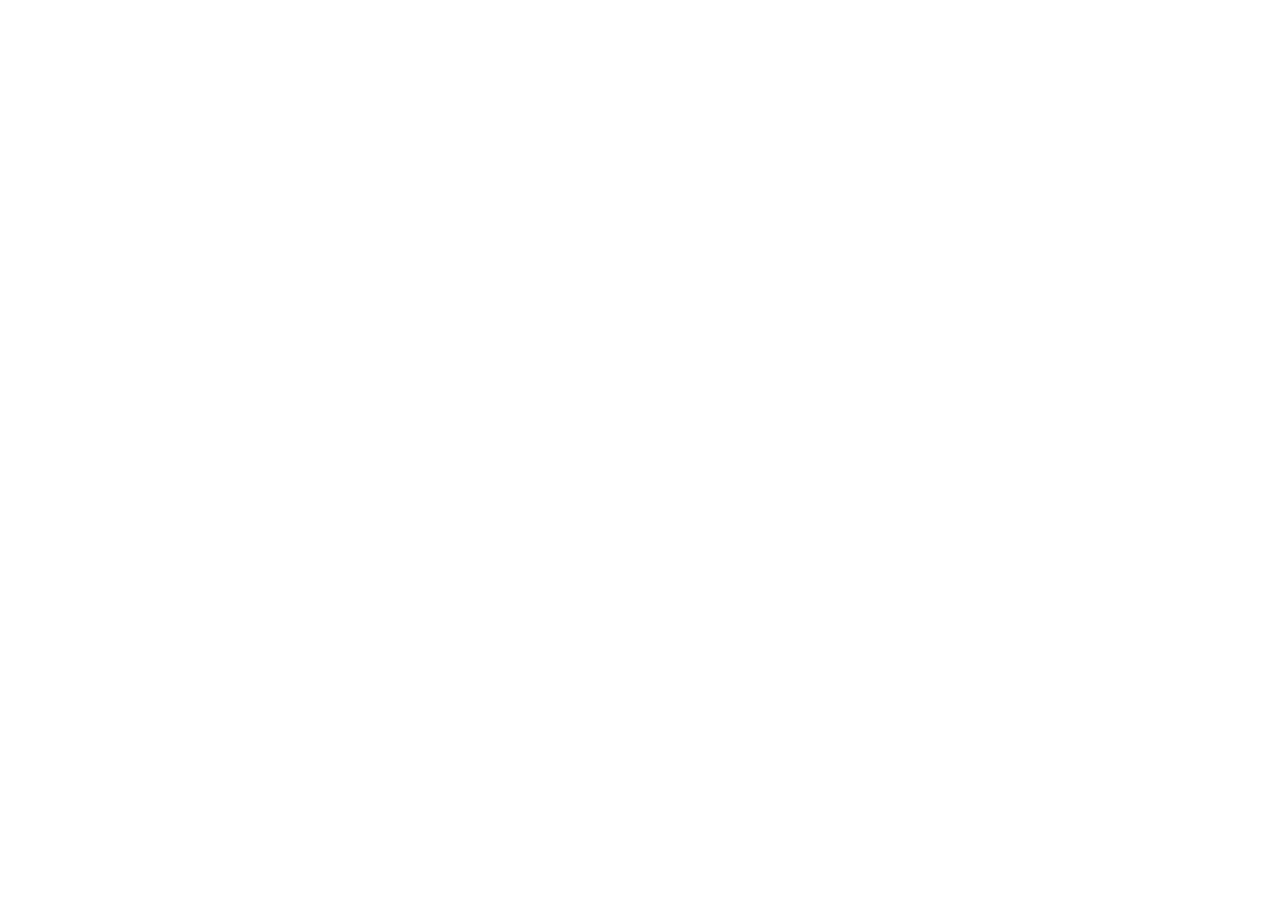
==== index.html @ f5bb4daa "Init: création du dépôt, arborescence des fichiers et structure HTML de base" ====
<!DOCTYPE html>
<html lang="en">
<head>
    <meta charset="UTF-8">
    <meta name="viewport" content="width=device-width, initial-scale=1.0">
    <link href="https://cdn.jsdelivr.net/npm/bootstrap@5.3.8/dist/css/bootstrap.min.css" rel="stylesheet" integrity="sha384-sRIl4kxILFvY47J16cr9ZwB07vP4J8+LH7qKQnuqkuIAvNWLzeN8tE5YBujZqJLB" crossorigin="anonymous">
    <script src="https://cdn.jsdelivr.net/npm/bootstrap@5.3.8/dist/js/bootstrap.bundle.min.js" integrity="sha384-FKyoEForCGlyvwx9Hj09JcYn3nv7wiPVlz7YYwJrWVcXK/BmnVDxM+D2scQbITxI" crossorigin="anonymous"></script>
    <title>Document</title>
</head>
<body>
    
</body>
</html>
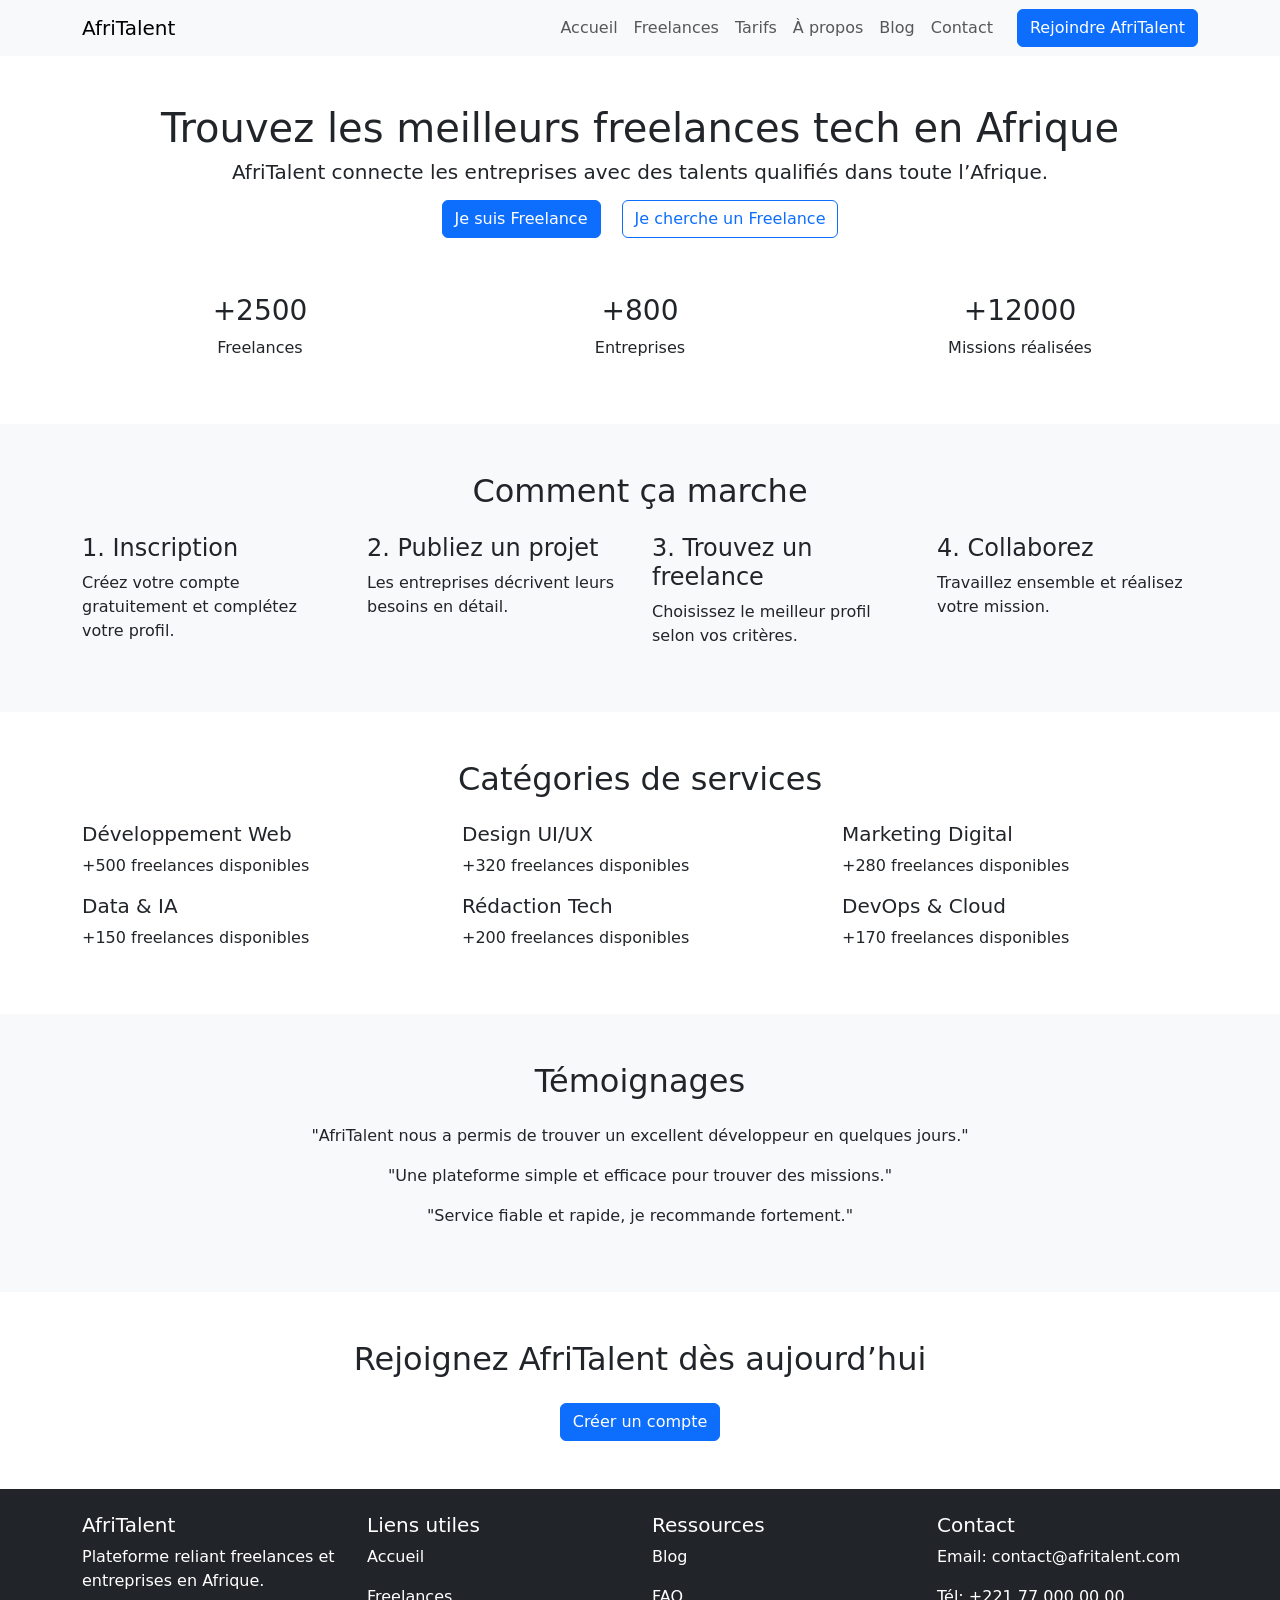
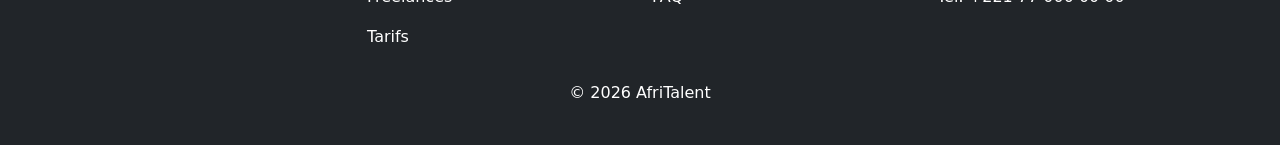
==== commit 226819fe: "HTML:Structure complète des 5 pages avec sections et contenu texte" ====
--- a/index.html
+++ b/index.html
@@ -1,13 +1,398 @@
 <!DOCTYPE html>
-<html lang="en">
+<html lang="fr">
+
 <head>
-    <meta charset="UTF-8">
-    <meta name="viewport" content="width=device-width, initial-scale=1.0">
-    <link href="https://cdn.jsdelivr.net/npm/bootstrap@5.3.8/dist/css/bootstrap.min.css" rel="stylesheet" integrity="sha384-sRIl4kxILFvY47J16cr9ZwB07vP4J8+LH7qKQnuqkuIAvNWLzeN8tE5YBujZqJLB" crossorigin="anonymous">
-    <script src="https://cdn.jsdelivr.net/npm/bootstrap@5.3.8/dist/js/bootstrap.bundle.min.js" integrity="sha384-FKyoEForCGlyvwx9Hj09JcYn3nv7wiPVlz7YYwJrWVcXK/BmnVDxM+D2scQbITxI" crossorigin="anonymous"></script>
-    <title>Document</title>
+
+<meta charset="UTF-8">
+<meta name="viewport" content="width=device-width, initial-scale=1.0">
+
+<title>AfriTalent - Accueil</title>
+
+<!-- Bootstrap CSS -->
+<link href="https://cdn.jsdelivr.net/npm/bootstrap@5.3.3/dist/css/bootstrap.min.css" rel="stylesheet">
+
+<!-- CSS -->
+<link rel="stylesheet" href="css/style.css">
+
 </head>
+
 <body>
-    
+
+<!-- ================= HEADER ================= -->
+
+<header>
+
+<nav class="navbar navbar-expand-lg bg-light sticky-top">
+
+<div class="container">
+
+<a class="navbar-brand" href="index.html">
+AfriTalent
+</a>
+
+<button class="navbar-toggler"
+type="button"
+data-bs-toggle="collapse"
+data-bs-target="#navbarNav">
+
+<span class="navbar-toggler-icon"></span>
+
+</button>
+
+<div class="collapse navbar-collapse"
+id="navbarNav">
+
+<ul class="navbar-nav ms-auto">
+
+<li class="nav-item">
+<a class="nav-link"
+href="index.html">
+Accueil
+</a>
+</li>
+
+<li class="nav-item">
+<a class="nav-link"
+href="freelances.html">
+Freelances
+</a>
+</li>
+
+<li class="nav-item">
+<a class="nav-link"
+href="tarifs.html">
+Tarifs
+</a>
+</li>
+
+<li class="nav-item">
+<a class="nav-link"
+href="about.html">
+À propos
+</a>
+</li>
+
+<li class="nav-item">
+<a class="nav-link"
+href="#">
+Blog
+</a>
+</li>
+
+<li class="nav-item">
+<a class="nav-link"
+href="contact.html">
+Contact
+</a>
+</li>
+
+</ul>
+
+<a class="btn btn-primary ms-3">
+Rejoindre AfriTalent
+</a>
+
+</div>
+
+</div>
+
+</nav>
+
+</header>
+
+<!-- ================= MAIN ================= -->
+
+<main>
+
+<!-- HERO -->
+
+<section id="hero"
+class="py-5 text-center">
+
+<div class="container">
+
+<h1>
+Trouvez les meilleurs freelances tech en Afrique
+</h1>
+
+<h2 class="lead">
+AfriTalent connecte les entreprises
+avec des talents qualifiés dans toute l’Afrique.
+</h2>
+
+<a class="btn btn-primary m-2">
+Je suis Freelance
+</a>
+
+<a class="btn btn-outline-primary m-2">
+Je cherche un Freelance
+</a>
+
+<div class="row mt-5">
+
+<div class="col-md-4">
+
+<h3>+2500</h3>
+<p>Freelances</p>
+
+</div>
+
+<div class="col-md-4">
+
+<h3>+800</h3>
+<p>Entreprises</p>
+
+</div>
+
+<div class="col-md-4">
+
+<h3>+12000</h3>
+<p>Missions réalisées</p>
+
+</div>
+
+</div>
+
+</div>
+
+</section>
+
+<!-- COMMENT ÇA MARCHE -->
+
+<section id="how-it-works"
+class="py-5 bg-light">
+
+<div class="container">
+
+<h2 class="text-center mb-4">
+Comment ça marche
+</h2>
+
+<div class="row">
+
+<div class="col-md-3">
+
+<h4>1. Inscription</h4>
+
+<p>
+Créez votre compte gratuitement
+et complétez votre profil.
+</p>
+
+</div>
+
+<div class="col-md-3">
+
+<h4>2. Publiez un projet</h4>
+
+<p>
+Les entreprises décrivent
+leurs besoins en détail.
+</p>
+
+</div>
+
+<div class="col-md-3">
+
+<h4>3. Trouvez un freelance</h4>
+
+<p>
+Choisissez le meilleur profil
+selon vos critères.
+</p>
+
+</div>
+
+<div class="col-md-3">
+
+<h4>4. Collaborez</h4>
+
+<p>
+Travaillez ensemble
+et réalisez votre mission.
+</p>
+
+</div>
+
+</div>
+
+</div>
+
+</section>
+
+<!-- CATÉGORIES -->
+
+<section id="categories"
+class="py-5">
+
+<div class="container">
+
+<h2 class="text-center mb-4">
+Catégories de services
+</h2>
+
+<div class="row">
+
+<div class="col-md-4">
+
+<h5>Développement Web</h5>
+<p>+500 freelances disponibles</p>
+
+</div>
+
+<div class="col-md-4">
+
+<h5>Design UI/UX</h5>
+<p>+320 freelances disponibles</p>
+
+</div>
+
+<div class="col-md-4">
+
+<h5>Marketing Digital</h5>
+<p>+280 freelances disponibles</p>
+
+</div>
+
+<div class="col-md-4">
+
+<h5>Data & IA</h5>
+<p>+150 freelances disponibles</p>
+
+</div>
+
+<div class="col-md-4">
+
+<h5>Rédaction Tech</h5>
+<p>+200 freelances disponibles</p>
+
+</div>
+
+<div class="col-md-4">
+
+<h5>DevOps & Cloud</h5>
+<p>+170 freelances disponibles</p>
+
+</div>
+
+</div>
+
+</div>
+
+</section>
+
+<!-- TÉMOIGNAGES -->
+
+<section id="testimonials"
+class="py-5 bg-light">
+
+<div class="container">
+
+<h2 class="text-center mb-4">
+Témoignages
+</h2>
+
+<p class="text-center">
+"AfriTalent nous a permis de trouver
+un excellent développeur en quelques jours."
+</p>
+
+<p class="text-center">
+"Une plateforme simple et efficace
+pour trouver des missions."
+</p>
+
+<p class="text-center">
+"Service fiable et rapide,
+je recommande fortement."
+</p>
+
+</div>
+
+</section>
+
+<!-- CTA -->
+
+<section id="cta"
+class="py-5 text-center">
+
+<div class="container">
+
+<h2>
+Rejoignez AfriTalent dès aujourd’hui
+</h2>
+
+<a class="btn btn-primary mt-3">
+Créer un compte
+</a>
+
+</div>
+
+</section>
+
+</main>
+
+<!-- ================= FOOTER ================= -->
+
+<footer class="bg-dark text-white py-4">
+
+<div class="container">
+
+<div class="row">
+
+<div class="col-md-3">
+
+<h5>AfriTalent</h5>
+
+<p>
+Plateforme reliant freelances
+et entreprises en Afrique.
+</p>
+
+</div>
+
+<div class="col-md-3">
+
+<h5>Liens utiles</h5>
+
+<p>Accueil</p>
+<p>Freelances</p>
+<p>Tarifs</p>
+
+</div>
+
+<div class="col-md-3">
+
+<h5>Ressources</h5>
+
+<p>Blog</p>
+<p>FAQ</p>
+
+</div>
+
+<div class="col-md-3">
+
+<h5>Contact</h5>
+
+<p>Email: contact@afritalent.com</p>
+<p>Tél: +221 77 000 00 00</p>
+
+</div>
+
+</div>
+
+<p class="text-center mt-3">
+© 2026 AfriTalent
+</p>
+
+</div>
+
+</footer>
+
+<!-- Bootstrap JS -->
+
+<script src="https://cdn.jsdelivr.net/npm/bootstrap@5.3.3/dist/js/bootstrap.bundle.min.js"></script>
+
 </body>
+
 </html>
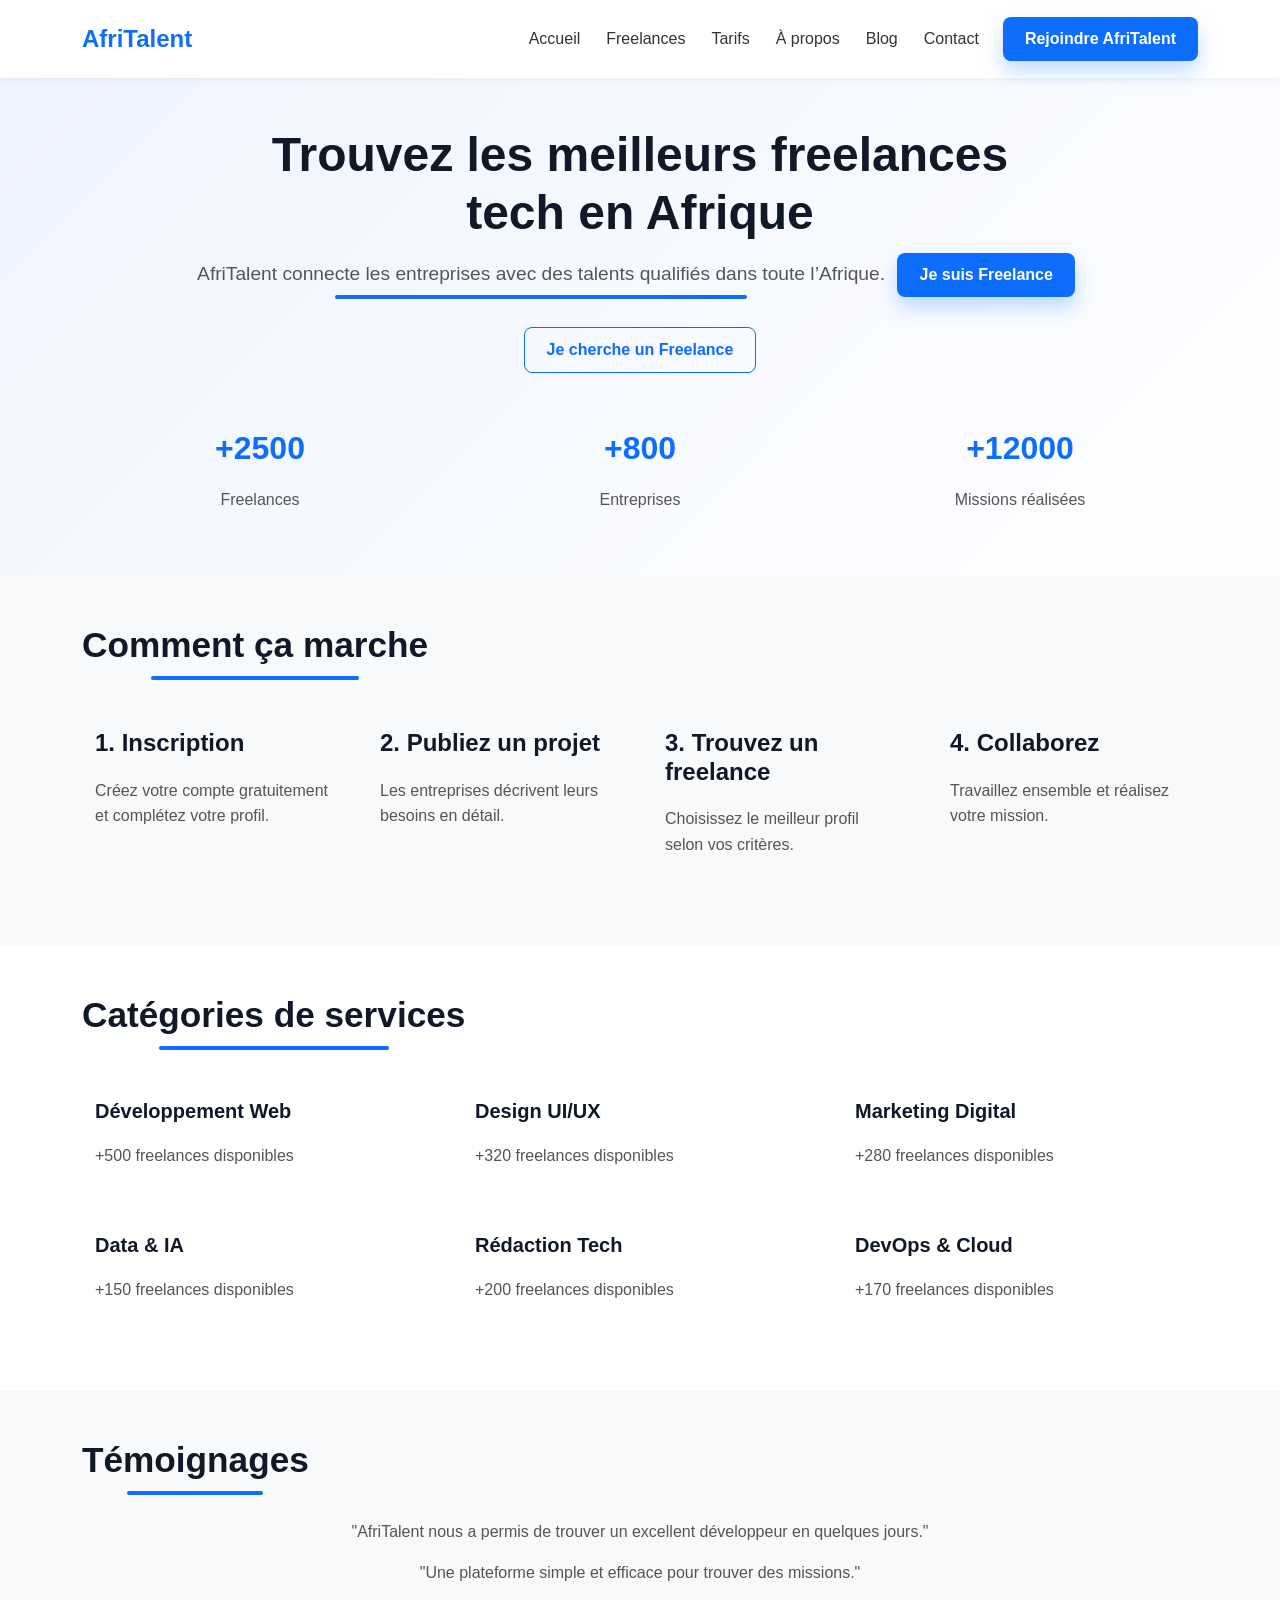
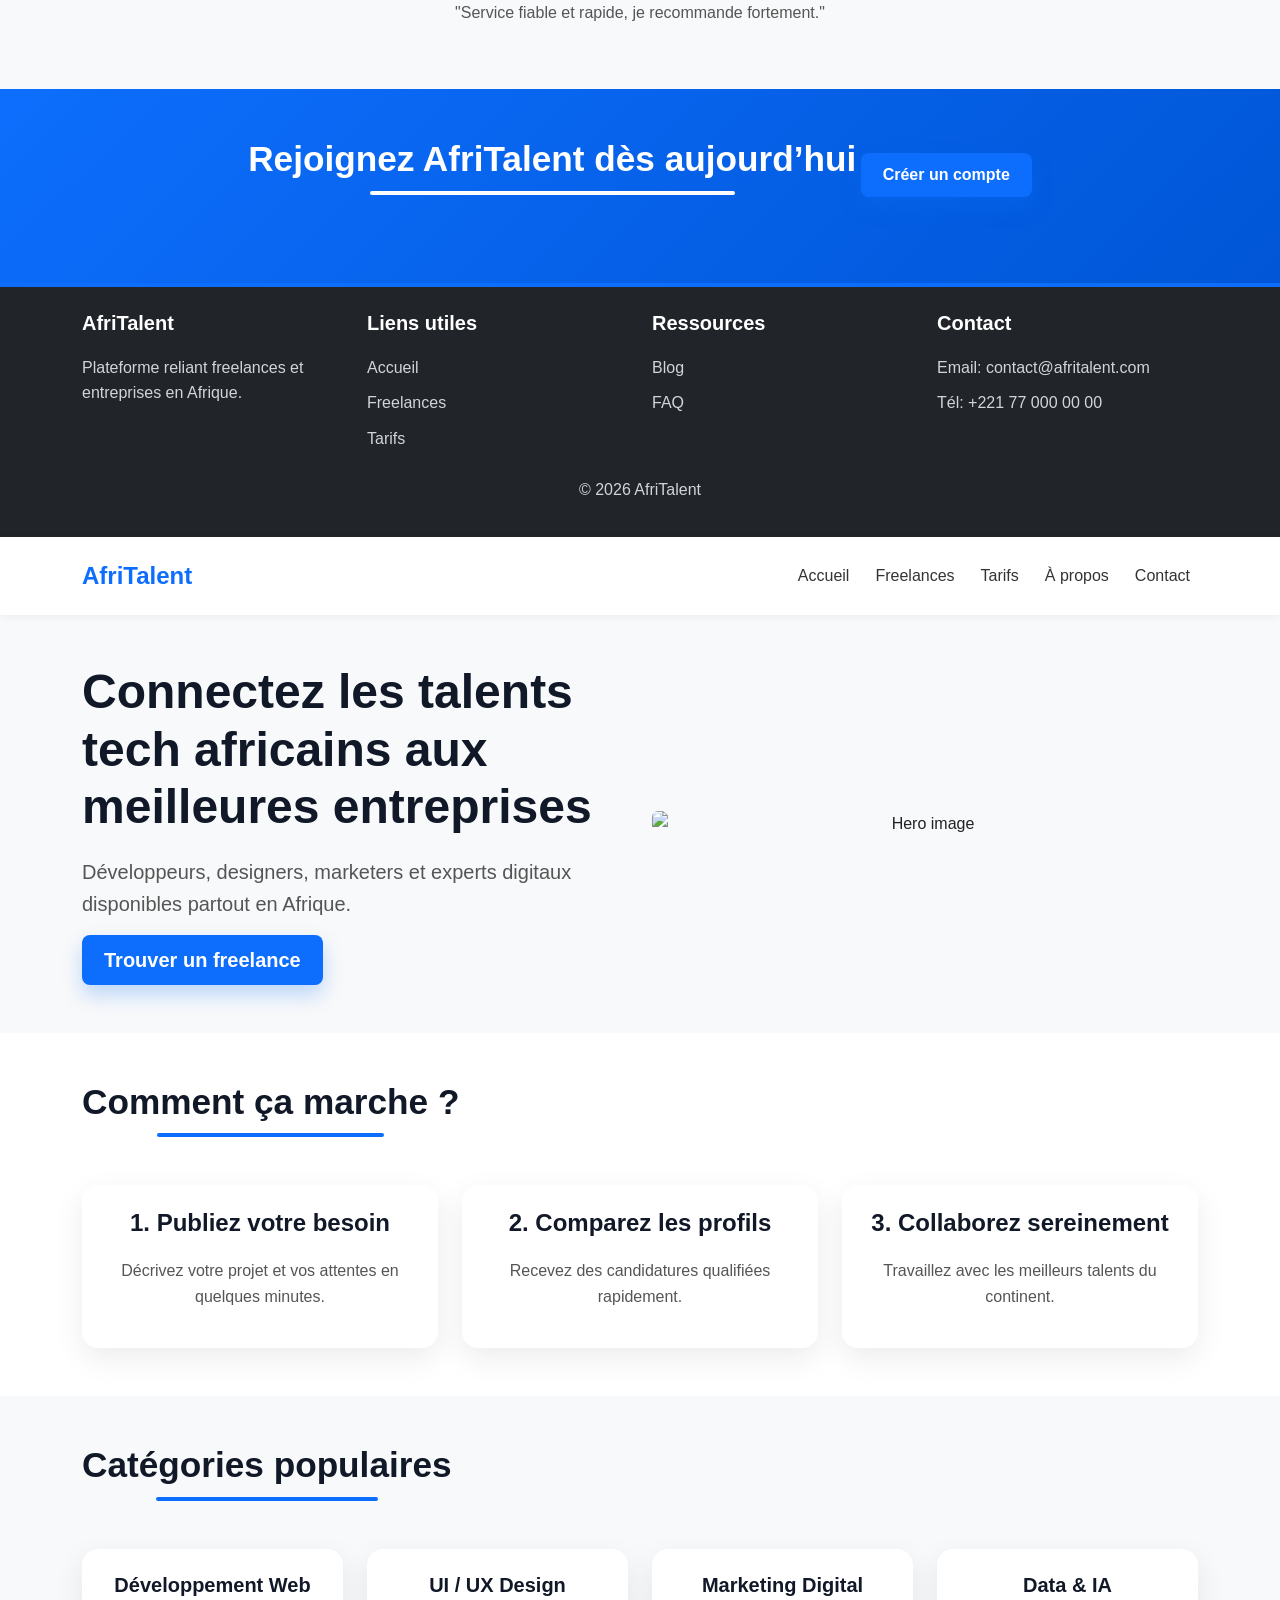
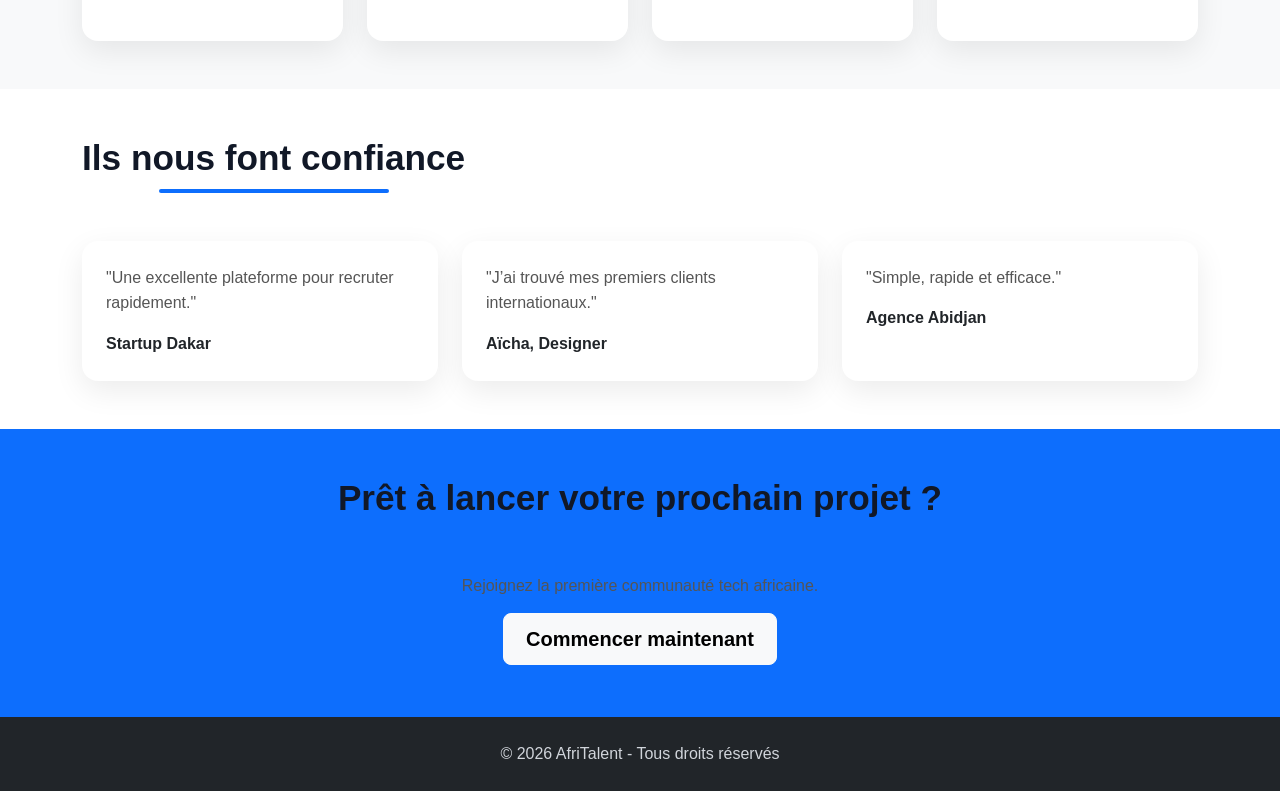
==== commit a99865be: "html : structre compléte des 5 pages avec sections et contenue texte" ====
--- a/index.html
+++ b/index.html
@@ -395,4 +395,171 @@
 
 </body>
 
+</html><!DOCTYPE html>
+<html lang="fr">
+<head>
+  <meta charset="UTF-8">
+  <meta name="viewport" content="width=device-width, initial-scale=1.0">
+  <title>AfriTalent - Accueil</title>
+
+  <!-- Bootstrap -->
+  <link rel="stylesheet" href="https://cdn.jsdelivr.net/npm/bootstrap@5.3.2/dist/css/bootstrap.min.css">
+
+  <!-- CSS -->
+  <link rel="stylesheet" href="css/style.css">
+</head>
+<body>
+
+<!-- Navbar -->
+<nav class="navbar navbar-expand-lg navbar-dark bg-dark">
+  <div class="container">
+    <a class="navbar-brand fw-bold" href="index.html">AfriTalent</a>
+
+    <button class="navbar-toggler" type="button" data-bs-toggle="collapse" data-bs-target="#menu">
+      <span class="navbar-toggler-icon"></span>
+    </button>
+
+    <div class="collapse navbar-collapse" id="menu">
+      <ul class="navbar-nav ms-auto">
+        <li class="nav-item"><a class="nav-link active" href="index.html">Accueil</a></li>
+        <li class="nav-item"><a class="nav-link" href="freelances.html">Freelances</a></li>
+        <li class="nav-item"><a class="nav-link" href="tarifs.html">Tarifs</a></li>
+        <li class="nav-item"><a class="nav-link" href="about.html">À propos</a></li>
+        <li class="nav-item"><a class="nav-link" href="contact.html">Contact</a></li>
+      </ul>
+    </div>
+  </div>
+</nav>
+
+<!-- Hero -->
+<header class="py-5 bg-light">
+  <div class="container">
+    <div class="row align-items-center">
+      <div class="col-md-6">
+        <h1 class="display-5 fw-bold">Connectez les talents tech africains aux meilleures entreprises</h1>
+        <p class="lead">
+          Développeurs, designers, marketers et experts digitaux disponibles partout en Afrique.
+        </p>
+        <a href="freelances.html" class="btn btn-primary btn-lg">Trouver un freelance</a>
+      </div>
+      <div class="col-md-6 text-center">
+        <img src="https://via.placeholder.com/500x350" class="img-fluid rounded" alt="Hero image">
+      </div>
+    </div>
+  </div>
+</header>
+
+<!-- Comment ça marche -->
+<section class="py-5">
+  <div class="container">
+    <h2 class="text-center mb-5">Comment ça marche ?</h2>
+
+    <div class="row g-4 text-center">
+      <div class="col-md-4">
+        <div class="card p-4 h-100">
+          <h4>1. Publiez votre besoin</h4>
+          <p>Décrivez votre projet et vos attentes en quelques minutes.</p>
+        </div>
+      </div>
+
+      <div class="col-md-4">
+        <div class="card p-4 h-100">
+          <h4>2. Comparez les profils</h4>
+          <p>Recevez des candidatures qualifiées rapidement.</p>
+        </div>
+      </div>
+
+      <div class="col-md-4">
+        <div class="card p-4 h-100">
+          <h4>3. Collaborez sereinement</h4>
+          <p>Travaillez avec les meilleurs talents du continent.</p>
+        </div>
+      </div>
+    </div>
+  </div>
+</section>
+
+<!-- Catégories -->
+<section class="py-5 bg-light">
+  <div class="container">
+    <h2 class="text-center mb-5">Catégories populaires</h2>
+
+    <div class="row g-4">
+      <div class="col-md-3">
+        <div class="card text-center p-4">
+          <h5>Développement Web</h5>
+        </div>
+      </div>
+
+      <div class="col-md-3">
+        <div class="card text-center p-4">
+          <h5>UI / UX Design</h5>
+        </div>
+      </div>
+
+      <div class="col-md-3">
+        <div class="card text-center p-4">
+          <h5>Marketing Digital</h5>
+        </div>
+      </div>
+
+      <div class="col-md-3">
+        <div class="card text-center p-4">
+          <h5>Data & IA</h5>
+        </div>
+      </div>
+    </div>
+  </div>
+</section>
+
+<!-- Témoignages -->
+<section class="py-5">
+  <div class="container">
+    <h2 class="text-center mb-5">Ils nous font confiance</h2>
+
+    <div class="row g-4">
+      <div class="col-md-4">
+        <div class="card p-4 h-100">
+          <p>"Une excellente plateforme pour recruter rapidement."</p>
+          <strong>Startup Dakar</strong>
+        </div>
+      </div>
+
+      <div class="col-md-4">
+        <div class="card p-4 h-100">
+          <p>"J’ai trouvé mes premiers clients internationaux."</p>
+          <strong>Aïcha, Designer</strong>
+        </div>
+      </div>
+
+      <div class="col-md-4">
+        <div class="card p-4 h-100">
+          <p>"Simple, rapide et efficace."</p>
+          <strong>Agence Abidjan</strong>
+        </div>
+      </div>
+    </div>
+  </div>
+</section>
+
+<!-- CTA -->
+<section class="py-5 bg-primary text-white text-center">
+  <div class="container">
+    <h2>Prêt à lancer votre prochain projet ?</h2>
+    <p>Rejoignez la première communauté tech africaine.</p>
+    <a href="contact.html" class="btn btn-light btn-lg">Commencer maintenant</a>
+  </div>
+</section>
+
+<!-- Footer -->
+<footer class="bg-dark text-white text-center py-4">
+  <div class="container">
+    <p class="mb-0">© 2026 AfriTalent - Tous droits réservés</p>
+  </div>
+</footer>
+
+<script src="https://cdn.jsdelivr.net/npm/bootstrap@5.3.2/dist/js/bootstrap.bundle.min.js"></script>
+<script src="js/main.js"></script>
+
+</body>
 </html>
--- a/css/style.css
+++ b/css/style.css
@@ -0,0 +1,464 @@
+/* =========================
+RESET
+========================= */
+
+*{
+margin:0;
+padding:0;
+box-sizing:border-box;
+}
+
+body{
+font-family:Arial, Helvetica, sans-serif;
+line-height:1.6;
+color:#222;
+background:#ffffff;
+}
+
+/* =========================
+VARIABLES
+========================= */
+
+:root{
+--primary:#0d6efd;
+--secondary:#00b894;
+--dark:#111827;
+--light:#f8f9fa;
+--gray:#6c757d;
+--white:#ffffff;
+}
+
+/* =========================
+GLOBAL
+========================= */
+
+section{
+padding:80px 0;
+}
+
+h1,h2,h3,h4,h5{
+font-weight:700;
+margin-bottom:20px;
+color:var(--dark);
+}
+
+p{
+color:#555;
+margin-bottom:15px;
+}
+
+a{
+text-decoration:none;
+}
+
+img{
+max-width:100%;
+display:block;
+}
+
+/* =========================
+NAVBAR
+========================= */
+
+.navbar{
+box-shadow:0 2px 8px rgba(0,0,0,0.05);
+padding:15px 0;
+}
+
+.navbar-brand{
+font-size:1.5rem;
+font-weight:800;
+color:var(--primary) !important;
+}
+
+.nav-link{
+font-weight:500;
+margin-left:10px;
+color:#333 !important;
+}
+
+.nav-link:hover{
+color:var(--primary) !important;
+}
+
+/* =========================
+BUTTONS
+========================= */
+
+.btn{
+padding:10px 22px;
+border-radius:8px;
+font-weight:600;
+transition:0.3s;
+}
+
+.btn-primary{
+background:var(--primary);
+border:none;
+}
+
+.btn-primary:hover{
+transform:translateY(-2px);
+}
+
+.btn-outline-primary:hover{
+transform:translateY(-2px);
+}
+
+/* =========================
+HERO
+========================= */
+
+#hero{
+background:linear-gradient(
+135deg,
+#eef4ff,
+#ffffff
+);
+text-align:center;
+}
+
+#hero h1{
+font-size:3rem;
+max-width:800px;
+margin:auto;
+}
+
+#hero h2{
+font-size:1.2rem;
+font-weight:400;
+color:#555;
+max-width:700px;
+margin:20px auto;
+}
+
+#hero h3{
+color:var(--primary);
+font-size:2rem;
+}
+
+/* =========================
+CARDS
+========================= */
+
+.card{
+border:none;
+border-radius:16px;
+overflow:hidden;
+box-shadow:0 10px 30px rgba(0,0,0,0.08);
+transition:0.3s;
+height:100%;
+}
+
+.card:hover{
+transform:translateY(-6px);
+}
+
+.card img{
+height:220px;
+object-fit:cover;
+}
+
+.card-body{
+padding:25px;
+}
+
+/* =========================
+SECTIONS LIGHT
+========================= */
+
+.bg-light{
+background:#f8f9fa !important;
+}
+
+/* =========================
+FOOTER
+========================= */
+
+footer{
+background:var(--dark);
+color:white;
+}
+
+footer h5{
+color:white;
+}
+
+footer p{
+color:#d1d5db;
+margin-bottom:10px;
+}
+
+/* =========================
+FORM
+========================= */
+
+input,
+textarea,
+select{
+padding:12px !important;
+border-radius:8px !important;
+border:1px solid #ddd !important;
+}
+
+input:focus,
+textarea:focus,
+select:focus{
+box-shadow:none !important;
+border-color:var(--primary) !important;
+}
+
+/* =========================
+ACCORDION
+========================= */
+
+.accordion-button:not(.collapsed){
+background:#eef4ff;
+color:var(--primary);
+}
+
+/* =========================
+RESPONSIVE TABLET
+========================= */
+
+@media(max-width:992px){
+
+#hero h1{
+font-size:2.4rem;
+}
+
+section{
+padding:60px 0;
+}
+
+}
+
+/* =========================
+RESPONSIVE MOBILE
+========================= */
+
+@media(max-width:768px){
+
+#hero h1{
+font-size:2rem;
+}
+
+#hero h2{
+font-size:1rem;
+}
+
+.navbar{
+padding:10px 0;
+}
+
+section{
+padding:50px 0;
+}
+
+.card img{
+height:200px;
+}
+
+}
+
+/* =========================
+SMALL MOBILE
+========================= */
+
+@media(max-width:576px){
+
+#hero h1{
+font-size:1.7rem;
+}
+
+.btn{
+width:100%;
+margin-bottom:10px;
+}
+
+}/* =========================
+SCROLL SMOOTH
+========================= */
+
+html{
+scroll-behavior:smooth;
+}
+
+/* =========================
+SECTION TITLE STYLE
+========================= */
+
+section h2{
+font-size:2.2rem;
+position:relative;
+display:inline-block;
+margin-bottom:40px;
+}
+
+section h2::after{
+content:"";
+display:block;
+width:60%;
+height:4px;
+background:var(--primary);
+margin:10px auto 0;
+border-radius:20px;
+}
+
+/* =========================
+NAVBAR PREMIUM
+========================= */
+
+.navbar{
+backdrop-filter:blur(10px);
+background:rgba(255,255,255,0.92) !important;
+transition:0.3s;
+z-index:999;
+}
+
+.navbar.scrolled{
+padding:8px 0;
+box-shadow:0 10px 20px rgba(0,0,0,0.08);
+}
+
+/* =========================
+BUTTON PREMIUM
+========================= */
+
+.btn-primary{
+box-shadow:0 10px 20px rgba(13,110,253,0.25);
+}
+
+.btn-primary:hover{
+transform:translateY(-3px);
+box-shadow:0 14px 30px rgba(13,110,253,0.35);
+}
+
+/* =========================
+CARD PREMIUM
+========================= */
+
+.card{
+transition:all 0.35s ease;
+}
+
+.card:hover{
+transform:translateY(-10px);
+box-shadow:0 20px 40px rgba(0,0,0,0.12);
+}
+
+/* =========================
+ICON BOX EFFECT
+========================= */
+
+#how-it-works .col-md-3,
+#categories .col-md-4,
+#stats .col-md-3{
+
+padding:25px;
+border-radius:16px;
+transition:0.3s;
+}
+
+#how-it-works .col-md-3:hover,
+#categories .col-md-4:hover,
+#stats .col-md-3:hover{
+
+background:#ffffff;
+box-shadow:0 10px 25px rgba(0,0,0,0.07);
+transform:translateY(-6px);
+}
+
+/* =========================
+HERO FLOATING EFFECT
+========================= */
+
+#hero .btn{
+animation:floatBtn 3s ease-in-out infinite;
+}
+
+@keyframes floatBtn{
+
+0%{
+transform:translateY(0px);
+}
+
+50%{
+transform:translateY(-5px);
+}
+
+100%{
+transform:translateY(0px);
+}
+
+}
+
+/* =========================
+IMAGE ZOOM
+========================= */
+
+img{
+transition:0.4s;
+}
+
+img:hover{
+transform:scale(1.03);
+}
+
+/* =========================
+FOOTER MODERN
+========================= */
+
+footer{
+border-top:4px solid var(--primary);
+}
+
+/* =========================
+INPUT HOVER
+========================= */
+
+input:hover,
+textarea:hover,
+select:hover{
+border-color:var(--primary) !important;
+}
+
+/* =========================
+CTA SECTION
+========================= */
+
+#cta{
+background:linear-gradient(
+135deg,
+#0d6efd,
+#0056d6
+);
+color:white;
+}
+
+#cta h2{
+color:white;
+}
+
+#cta h2::after{
+background:white;
+}
+
+/* =========================
+FADE IN ANIMATION
+========================= */
+
+.fade-in{
+opacity:0;
+transform:translateY(30px);
+animation:fadeUp 1s forwards;
+}
+
+@keyframes fadeUp{
+
+to{
+opacity:1;
+transform:translateY(0);
+}
+
+}
--- a/css/style.css
+++ b/css/style.css
@@ -0,0 +1,464 @@
+/* =========================
+RESET
+========================= */
+
+*{
+margin:0;
+padding:0;
+box-sizing:border-box;
+}
+
+body{
+font-family:Arial, Helvetica, sans-serif;
+line-height:1.6;
+color:#222;
+background:#ffffff;
+}
+
+/* =========================
+VARIABLES
+========================= */
+
+:root{
+--primary:#0d6efd;
+--secondary:#00b894;
+--dark:#111827;
+--light:#f8f9fa;
+--gray:#6c757d;
+--white:#ffffff;
+}
+
+/* =========================
+GLOBAL
+========================= */
+
+section{
+padding:80px 0;
+}
+
+h1,h2,h3,h4,h5{
+font-weight:700;
+margin-bottom:20px;
+color:var(--dark);
+}
+
+p{
+color:#555;
+margin-bottom:15px;
+}
+
+a{
+text-decoration:none;
+}
+
+img{
+max-width:100%;
+display:block;
+}
+
+/* =========================
+NAVBAR
+========================= */
+
+.navbar{
+box-shadow:0 2px 8px rgba(0,0,0,0.05);
+padding:15px 0;
+}
+
+.navbar-brand{
+font-size:1.5rem;
+font-weight:800;
+color:var(--primary) !important;
+}
+
+.nav-link{
+font-weight:500;
+margin-left:10px;
+color:#333 !important;
+}
+
+.nav-link:hover{
+color:var(--primary) !important;
+}
+
+/* =========================
+BUTTONS
+========================= */
+
+.btn{
+padding:10px 22px;
+border-radius:8px;
+font-weight:600;
+transition:0.3s;
+}
+
+.btn-primary{
+background:var(--primary);
+border:none;
+}
+
+.btn-primary:hover{
+transform:translateY(-2px);
+}
+
+.btn-outline-primary:hover{
+transform:translateY(-2px);
+}
+
+/* =========================
+HERO
+========================= */
+
+#hero{
+background:linear-gradient(
+135deg,
+#eef4ff,
+#ffffff
+);
+text-align:center;
+}
+
+#hero h1{
+font-size:3rem;
+max-width:800px;
+margin:auto;
+}
+
+#hero h2{
+font-size:1.2rem;
+font-weight:400;
+color:#555;
+max-width:700px;
+margin:20px auto;
+}
+
+#hero h3{
+color:var(--primary);
+font-size:2rem;
+}
+
+/* =========================
+CARDS
+========================= */
+
+.card{
+border:none;
+border-radius:16px;
+overflow:hidden;
+box-shadow:0 10px 30px rgba(0,0,0,0.08);
+transition:0.3s;
+height:100%;
+}
+
+.card:hover{
+transform:translateY(-6px);
+}
+
+.card img{
+height:220px;
+object-fit:cover;
+}
+
+.card-body{
+padding:25px;
+}
+
+/* =========================
+SECTIONS LIGHT
+========================= */
+
+.bg-light{
+background:#f8f9fa !important;
+}
+
+/* =========================
+FOOTER
+========================= */
+
+footer{
+background:var(--dark);
+color:white;
+}
+
+footer h5{
+color:white;
+}
+
+footer p{
+color:#d1d5db;
+margin-bottom:10px;
+}
+
+/* =========================
+FORM
+========================= */
+
+input,
+textarea,
+select{
+padding:12px !important;
+border-radius:8px !important;
+border:1px solid #ddd !important;
+}
+
+input:focus,
+textarea:focus,
+select:focus{
+box-shadow:none !important;
+border-color:var(--primary) !important;
+}
+
+/* =========================
+ACCORDION
+========================= */
+
+.accordion-button:not(.collapsed){
+background:#eef4ff;
+color:var(--primary);
+}
+
+/* =========================
+RESPONSIVE TABLET
+========================= */
+
+@media(max-width:992px){
+
+#hero h1{
+font-size:2.4rem;
+}
+
+section{
+padding:60px 0;
+}
+
+}
+
+/* =========================
+RESPONSIVE MOBILE
+========================= */
+
+@media(max-width:768px){
+
+#hero h1{
+font-size:2rem;
+}
+
+#hero h2{
+font-size:1rem;
+}
+
+.navbar{
+padding:10px 0;
+}
+
+section{
+padding:50px 0;
+}
+
+.card img{
+height:200px;
+}
+
+}
+
+/* =========================
+SMALL MOBILE
+========================= */
+
+@media(max-width:576px){
+
+#hero h1{
+font-size:1.7rem;
+}
+
+.btn{
+width:100%;
+margin-bottom:10px;
+}
+
+}/* =========================
+SCROLL SMOOTH
+========================= */
+
+html{
+scroll-behavior:smooth;
+}
+
+/* =========================
+SECTION TITLE STYLE
+========================= */
+
+section h2{
+font-size:2.2rem;
+position:relative;
+display:inline-block;
+margin-bottom:40px;
+}
+
+section h2::after{
+content:"";
+display:block;
+width:60%;
+height:4px;
+background:var(--primary);
+margin:10px auto 0;
+border-radius:20px;
+}
+
+/* =========================
+NAVBAR PREMIUM
+========================= */
+
+.navbar{
+backdrop-filter:blur(10px);
+background:rgba(255,255,255,0.92) !important;
+transition:0.3s;
+z-index:999;
+}
+
+.navbar.scrolled{
+padding:8px 0;
+box-shadow:0 10px 20px rgba(0,0,0,0.08);
+}
+
+/* =========================
+BUTTON PREMIUM
+========================= */
+
+.btn-primary{
+box-shadow:0 10px 20px rgba(13,110,253,0.25);
+}
+
+.btn-primary:hover{
+transform:translateY(-3px);
+box-shadow:0 14px 30px rgba(13,110,253,0.35);
+}
+
+/* =========================
+CARD PREMIUM
+========================= */
+
+.card{
+transition:all 0.35s ease;
+}
+
+.card:hover{
+transform:translateY(-10px);
+box-shadow:0 20px 40px rgba(0,0,0,0.12);
+}
+
+/* =========================
+ICON BOX EFFECT
+========================= */
+
+#how-it-works .col-md-3,
+#categories .col-md-4,
+#stats .col-md-3{
+
+padding:25px;
+border-radius:16px;
+transition:0.3s;
+}
+
+#how-it-works .col-md-3:hover,
+#categories .col-md-4:hover,
+#stats .col-md-3:hover{
+
+background:#ffffff;
+box-shadow:0 10px 25px rgba(0,0,0,0.07);
+transform:translateY(-6px);
+}
+
+/* =========================
+HERO FLOATING EFFECT
+========================= */
+
+#hero .btn{
+animation:floatBtn 3s ease-in-out infinite;
+}
+
+@keyframes floatBtn{
+
+0%{
+transform:translateY(0px);
+}
+
+50%{
+transform:translateY(-5px);
+}
+
+100%{
+transform:translateY(0px);
+}
+
+}
+
+/* =========================
+IMAGE ZOOM
+========================= */
+
+img{
+transition:0.4s;
+}
+
+img:hover{
+transform:scale(1.03);
+}
+
+/* =========================
+FOOTER MODERN
+========================= */
+
+footer{
+border-top:4px solid var(--primary);
+}
+
+/* =========================
+INPUT HOVER
+========================= */
+
+input:hover,
+textarea:hover,
+select:hover{
+border-color:var(--primary) !important;
+}
+
+/* =========================
+CTA SECTION
+========================= */
+
+#cta{
+background:linear-gradient(
+135deg,
+#0d6efd,
+#0056d6
+);
+color:white;
+}
+
+#cta h2{
+color:white;
+}
+
+#cta h2::after{
+background:white;
+}
+
+/* =========================
+FADE IN ANIMATION
+========================= */
+
+.fade-in{
+opacity:0;
+transform:translateY(30px);
+animation:fadeUp 1s forwards;
+}
+
+@keyframes fadeUp{
+
+to{
+opacity:1;
+transform:translateY(0);
+}
+
+}
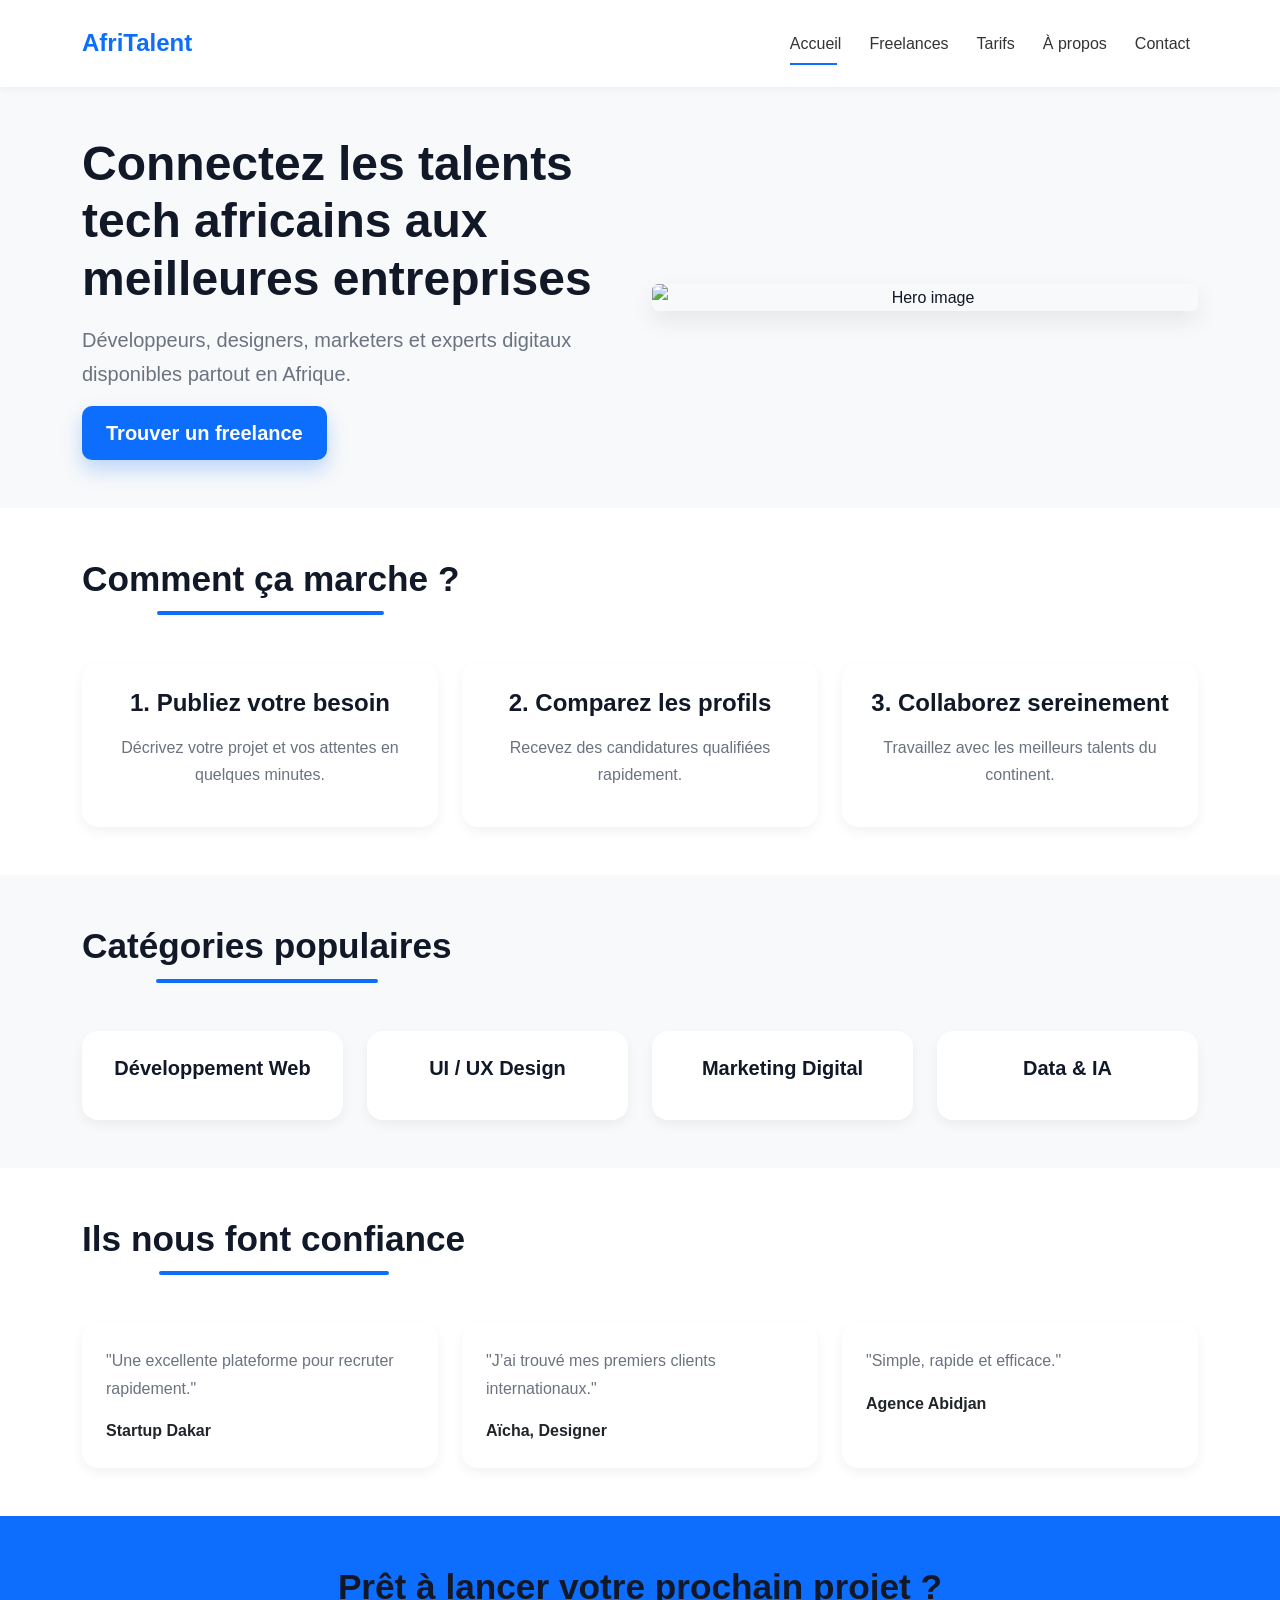
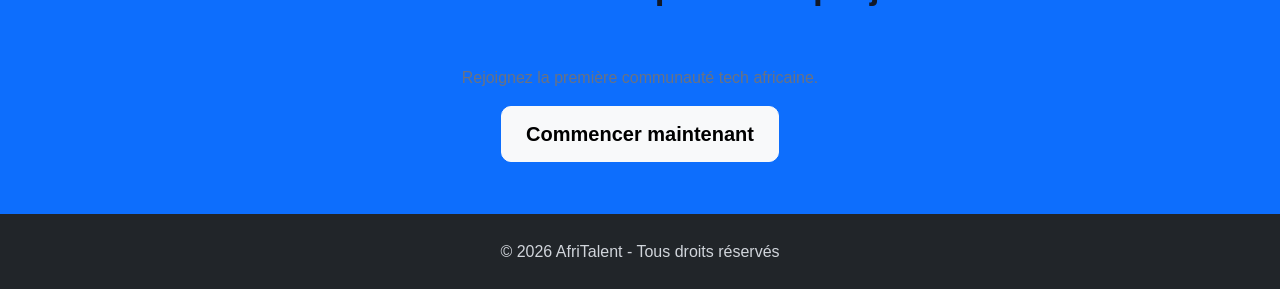
==== commit e36f2725: "JS : filtrage freelances + validation formulaire" ====
--- a/index.html
+++ b/index.html
@@ -1,400 +1,3 @@
-<!DOCTYPE html>
-<html lang="fr">
-
-<head>
-
-<meta charset="UTF-8">
-<meta name="viewport" content="width=device-width, initial-scale=1.0">
-
-<title>AfriTalent - Accueil</title>
-
-<!-- Bootstrap CSS -->
-<link href="https://cdn.jsdelivr.net/npm/bootstrap@5.3.3/dist/css/bootstrap.min.css" rel="stylesheet">
-
-<!-- CSS -->
-<link rel="stylesheet" href="css/style.css">
-
-</head>
-
-<body>
-
-<!-- ================= HEADER ================= -->
-
-<header>
-
-<nav class="navbar navbar-expand-lg bg-light sticky-top">
-
-<div class="container">
-
-<a class="navbar-brand" href="index.html">
-AfriTalent
-</a>
-
-<button class="navbar-toggler"
-type="button"
-data-bs-toggle="collapse"
-data-bs-target="#navbarNav">
-
-<span class="navbar-toggler-icon"></span>
-
-</button>
-
-<div class="collapse navbar-collapse"
-id="navbarNav">
-
-<ul class="navbar-nav ms-auto">
-
-<li class="nav-item">
-<a class="nav-link"
-href="index.html">
-Accueil
-</a>
-</li>
-
-<li class="nav-item">
-<a class="nav-link"
-href="freelances.html">
-Freelances
-</a>
-</li>
-
-<li class="nav-item">
-<a class="nav-link"
-href="tarifs.html">
-Tarifs
-</a>
-</li>
-
-<li class="nav-item">
-<a class="nav-link"
-href="about.html">
-À propos
-</a>
-</li>
-
-<li class="nav-item">
-<a class="nav-link"
-href="#">
-Blog
-</a>
-</li>
-
-<li class="nav-item">
-<a class="nav-link"
-href="contact.html">
-Contact
-</a>
-</li>
-
-</ul>
-
-<a class="btn btn-primary ms-3">
-Rejoindre AfriTalent
-</a>
-
-</div>
-
-</div>
-
-</nav>
-
-</header>
-
-<!-- ================= MAIN ================= -->
-
-<main>
-
-<!-- HERO -->
-
-<section id="hero"
-class="py-5 text-center">
-
-<div class="container">
-
-<h1>
-Trouvez les meilleurs freelances tech en Afrique
-</h1>
-
-<h2 class="lead">
-AfriTalent connecte les entreprises
-avec des talents qualifiés dans toute l’Afrique.
-</h2>
-
-<a class="btn btn-primary m-2">
-Je suis Freelance
-</a>
-
-<a class="btn btn-outline-primary m-2">
-Je cherche un Freelance
-</a>
-
-<div class="row mt-5">
-
-<div class="col-md-4">
-
-<h3>+2500</h3>
-<p>Freelances</p>
-
-</div>
-
-<div class="col-md-4">
-
-<h3>+800</h3>
-<p>Entreprises</p>
-
-</div>
-
-<div class="col-md-4">
-
-<h3>+12000</h3>
-<p>Missions réalisées</p>
-
-</div>
-
-</div>
-
-</div>
-
-</section>
-
-<!-- COMMENT ÇA MARCHE -->
-
-<section id="how-it-works"
-class="py-5 bg-light">
-
-<div class="container">
-
-<h2 class="text-center mb-4">
-Comment ça marche
-</h2>
-
-<div class="row">
-
-<div class="col-md-3">
-
-<h4>1. Inscription</h4>
-
-<p>
-Créez votre compte gratuitement
-et complétez votre profil.
-</p>
-
-</div>
-
-<div class="col-md-3">
-
-<h4>2. Publiez un projet</h4>
-
-<p>
-Les entreprises décrivent
-leurs besoins en détail.
-</p>
-
-</div>
-
-<div class="col-md-3">
-
-<h4>3. Trouvez un freelance</h4>
-
-<p>
-Choisissez le meilleur profil
-selon vos critères.
-</p>
-
-</div>
-
-<div class="col-md-3">
-
-<h4>4. Collaborez</h4>
-
-<p>
-Travaillez ensemble
-et réalisez votre mission.
-</p>
-
-</div>
-
-</div>
-
-</div>
-
-</section>
-
-<!-- CATÉGORIES -->
-
-<section id="categories"
-class="py-5">
-
-<div class="container">
-
-<h2 class="text-center mb-4">
-Catégories de services
-</h2>
-
-<div class="row">
-
-<div class="col-md-4">
-
-<h5>Développement Web</h5>
-<p>+500 freelances disponibles</p>
-
-</div>
-
-<div class="col-md-4">
-
-<h5>Design UI/UX</h5>
-<p>+320 freelances disponibles</p>
-
-</div>
-
-<div class="col-md-4">
-
-<h5>Marketing Digital</h5>
-<p>+280 freelances disponibles</p>
-
-</div>
-
-<div class="col-md-4">
-
-<h5>Data & IA</h5>
-<p>+150 freelances disponibles</p>
-
-</div>
-
-<div class="col-md-4">
-
-<h5>Rédaction Tech</h5>
-<p>+200 freelances disponibles</p>
-
-</div>
-
-<div class="col-md-4">
-
-<h5>DevOps & Cloud</h5>
-<p>+170 freelances disponibles</p>
-
-</div>
-
-</div>
-
-</div>
-
-</section>
-
-<!-- TÉMOIGNAGES -->
-
-<section id="testimonials"
-class="py-5 bg-light">
-
-<div class="container">
-
-<h2 class="text-center mb-4">
-Témoignages
-</h2>
-
-<p class="text-center">
-"AfriTalent nous a permis de trouver
-un excellent développeur en quelques jours."
-</p>
-
-<p class="text-center">
-"Une plateforme simple et efficace
-pour trouver des missions."
-</p>
-
-<p class="text-center">
-"Service fiable et rapide,
-je recommande fortement."
-</p>
-
-</div>
-
-</section>
-
-<!-- CTA -->
-
-<section id="cta"
-class="py-5 text-center">
-
-<div class="container">
-
-<h2>
-Rejoignez AfriTalent dès aujourd’hui
-</h2>
-
-<a class="btn btn-primary mt-3">
-Créer un compte
-</a>
-
-</div>
-
-</section>
-
-</main>
-
-<!-- ================= FOOTER ================= -->
-
-<footer class="bg-dark text-white py-4">
-
-<div class="container">
-
-<div class="row">
-
-<div class="col-md-3">
-
-<h5>AfriTalent</h5>
-
-<p>
-Plateforme reliant freelances
-et entreprises en Afrique.
-</p>
-
-</div>
-
-<div class="col-md-3">
-
-<h5>Liens utiles</h5>
-
-<p>Accueil</p>
-<p>Freelances</p>
-<p>Tarifs</p>
-
-</div>
-
-<div class="col-md-3">
-
-<h5>Ressources</h5>
-
-<p>Blog</p>
-<p>FAQ</p>
-
-</div>
-
-<div class="col-md-3">
-
-<h5>Contact</h5>
-
-<p>Email: contact@afritalent.com</p>
-<p>Tél: +221 77 000 00 00</p>
-
-</div>
-
-</div>
-
-<p class="text-center mt-3">
-© 2026 AfriTalent
-</p>
-
-</div>
-
-</footer>
-
-<!-- Bootstrap JS -->
-
-<script src="https://cdn.jsdelivr.net/npm/bootstrap@5.3.3/dist/js/bootstrap.bundle.min.js"></script>
-
-</body>
-
 </html><!DOCTYPE html>
 <html lang="fr">
 <head>
--- a/css/style.css
+++ b/css/style.css
@@ -461,4 +461,497 @@
 transform:translateY(0);
 }
 
+}/* =========================
+   GOOGLE FONT
+========================= */
+@import url('https://fonts.googleapis.com/css2?family=Poppins:wght@300;400;500;600;700&display=swap');
+
+/* =========================
+   VARIABLES
+========================= */
+:root{
+  --primary:#0d6efd;
+  --primary-dark:#0b5ed7;
+  --dark:#111827;
+  --gray:#6b7280;
+  --light:#f8f9fa;
+  --white:#ffffff;
+  --success:#198754;
+
+  --radius:16px;
+  --radius-sm:10px;
+
+  --shadow:0 10px 25px rgba(0,0,0,0.08);
+  --shadow-sm:0 5px 12px rgba(0,0,0,0.05);
+
+  --transition:0.3s ease;
+
+  --section-space:80px;
+}
+
+/* =========================
+   RESET
+========================= */
+*{
+  margin:0;
+  padding:0;
+  box-sizing:border-box;
+}
+
+html{
+  scroll-behavior:smooth;
+}
+
+body{
+  font-family:'Poppins', sans-serif;
+  background:var(--white);
+  color:var(--dark);
+  line-height:1.7;
+}
+
+/* =========================
+   TYPOGRAPHIE
+========================= */
+h1,h2,h3,h4,h5,h6{
+  font-weight:700;
+  line-height:1.3;
+  margin-bottom:15px;
+}
+
+h1{
+  font-size:3rem;
+}
+
+h2{
+  font-size:2.2rem;
+}
+
+h3{
+  font-size:1.6rem;
+}
+
+p{
+  color:var(--gray);
+  margin-bottom:15px;
+}
+
+a{
+  text-decoration:none;
+  transition:var(--transition);
+}
+
+/* =========================
+   LAYOUT
+========================= */
+section{
+  padding:var(--section-space) 0;
+}
+
+.container{
+  position:relative;
+  z-index:2;
+}
+
+img{
+  max-width:100%;
+  display:block;
+}
+
+/* =========================
+   NAVBAR
+========================= */
+.navbar{
+  padding:18px 0;
+}
+
+.navbar-brand{
+  font-size:1.5rem;
+  font-weight:700;
+}
+
+.nav-link{
+  font-weight:500;
+  margin-left:12px;
+}
+
+/* =========================
+   BUTTONS
+========================= */
+.btn{
+  padding:12px 24px;
+  border-radius:var(--radius-sm);
+  font-weight:600;
+  transition:var(--transition);
+}
+
+.btn-primary{
+  background:var(--primary);
+  border:none;
+}
+
+.btn-primary:hover{
+  background:var(--primary-dark);
+}
+
+/* =========================
+   CARDS
+========================= */
+.card{
+  border:none;
+  border-radius:var(--radius);
+  box-shadow:var(--shadow-sm);
+  overflow:hidden;
+}
+
+.card-body{
+  padding:25px;
+}
+
+/* =========================
+   FORMS
+========================= */
+.form-control,
+.form-select{
+  padding:12px 15px;
+  border-radius:var(--radius-sm);
+  border:1px solid #ddd;
+}
+
+.form-control:focus,
+.form-select:focus{
+  box-shadow:none;
+  border-color:var(--primary);
+}
+
+/* =========================
+   HERO
+========================= */
+header{
+  padding:100px 0;
+}
+
+header p{
+  font-size:1.1rem;
+}
+
+/* =========================
+   FOOTER
+========================= */
+footer{
+  padding:30px 0;
+}
+
+footer p{
+  color:#d1d5db;
+  margin:0;
+}
+
+/* =========================
+   UTILITAIRES
+========================= */
+.rounded-custom{
+  border-radius:var(--radius);
+}
+
+.shadow-custom{
+  box-shadow:var(--shadow);
+}
+
+.text-gray{
+  color:var(--gray);
+}
+
+.bg-light-custom{
+  background:var(--light);
+}/* =========================
+   COMMIT 4
+   HERO PREMIUM
+========================= */
+header{
+  background:linear-gradient(135deg,#eef4ff,#ffffff);
+  position:relative;
+  overflow:hidden;
+}
+
+header img{
+  border-radius:24px;
+  box-shadow:var(--shadow);
+  transform:translateY(0);
+  transition:var(--transition);
+}
+
+header img:hover{
+  transform:translateY(-8px);
+}
+
+/* =========================
+   NAV HOVER
+========================= */
+.nav-link{
+  position:relative;
+}
+
+.nav-link::after{
+  content:"";
+  position:absolute;
+  left:8px;
+  bottom:0;
+  width:0;
+  height:2px;
+  background:var(--primary);
+  transition:var(--transition);
+}
+
+.nav-link:hover::after,
+.nav-link.active::after{
+  width:70%;
+}
+
+/* =========================
+   BENTO GRID
+========================= */
+.bento-grid{
+  display:grid;
+  grid-template-columns:repeat(4,1fr);
+  gap:20px;
+}
+
+.bento-item{
+  background:var(--white);
+  padding:30px;
+  border-radius:var(--radius);
+  box-shadow:var(--shadow-sm);
+  transition:var(--transition);
+}
+
+.bento-item.large{
+  grid-column:span 2;
+  grid-row:span 2;
+}
+
+.bento-item.wide{
+  grid-column:span 2;
+}
+
+.bento-item.tall{
+  grid-row:span 2;
+}
+
+.bento-item:hover{
+  transform:translateY(-8px);
+  box-shadow:var(--shadow);
+}
+
+/* =========================
+   CARDS HOVER
+========================= */
+.card{
+  transition:var(--transition);
+}
+
+.card:hover{
+  transform:translateY(-10px);
+  box-shadow:var(--shadow);
+}
+
+.card img{
+  transition:var(--transition);
+}
+
+.card:hover img{
+  transform:scale(1.05);
+}
+
+/* =========================
+   CATEGORY CARDS
+========================= */
+.category-card{
+  text-align:center;
+  padding:35px 20px;
+  background:var(--white);
+  border-radius:var(--radius);
+  box-shadow:var(--shadow-sm);
+  transition:var(--transition);
+}
+
+.category-card h5{
+  margin:0;
+}
+
+.category-card:hover{
+  background:var(--primary);
+  color:var(--white);
+  transform:translateY(-10px);
+}
+
+.category-card:hover p,
+.category-card:hover h5{
+  color:var(--white);
+}
+
+/* =========================
+   BUTTONS PREMIUM
+========================= */
+.btn{
+  transform:translateY(0);
+}
+
+.btn:hover{
+  transform:translateY(-3px);
+  box-shadow:var(--shadow-sm);
+}
+
+/* =========================
+   STATS BLOCK
+========================= */
+.stats-box{
+  background:rgba(255,255,255,0.12);
+  padding:25px;
+  border-radius:var(--radius);
+  backdrop-filter:blur(6px);
+}
+
+/* =========================
+   IMAGE RADIUS
+========================= */
+.card img,
+section img{
+  border-radius:16px;
+}/* =========================
+   COMMIT 5
+   RESPONSIVE TABLETTE
+========================= */
+@media (max-width: 992px){
+
+  h1{
+    font-size:2.4rem;
+  }
+
+  h2{
+    font-size:1.9rem;
+  }
+
+  header{
+    padding:70px 0;
+    text-align:center;
+  }
+
+  header .row{
+    gap:40px;
+  }
+
+  .navbar-nav{
+    padding-top:15px;
+  }
+
+  .nav-link{
+    margin-left:0;
+    padding:10px 0;
+  }
+
+  .bento-grid{
+    grid-template-columns:repeat(2,1fr);
+  }
+
+  .bento-item.large,
+  .bento-item.wide,
+  .bento-item.tall{
+    grid-column:span 1;
+    grid-row:span 1;
+  }
+
+  section{
+    padding:70px 0;
+  }
+}
+
+/* =========================
+   MOBILE
+========================= */
+@media (max-width: 768px){
+
+  body{
+    text-align:center;
+  }
+
+  h1{
+    font-size:2rem;
+  }
+
+  h2{
+    font-size:1.6rem;
+  }
+
+  h3{
+    font-size:1.3rem;
+  }
+
+  p{
+    font-size:0.95rem;
+  }
+
+  section{
+    padding:55px 0;
+  }
+
+  header{
+    padding:55px 0;
+  }
+
+  .container{
+    padding-left:20px;
+    padding-right:20px;
+  }
+
+  .row > *{
+    margin-bottom:20px;
+  }
+
+  .btn{
+    width:100%;
+    padding:14px;
+  }
+
+  .card-body{
+    padding:20px;
+  }
+
+  .bento-grid{
+    grid-template-columns:1fr;
+  }
+
+  footer{
+    padding:25px 0;
+  }
+}
+
+/* =========================
+   PETIT MOBILE
+========================= */
+@media (max-width: 576px){
+
+  h1{
+    font-size:1.7rem;
+  }
+
+  h2{
+    font-size:1.4rem;
+  }
+
+  .navbar-brand{
+    font-size:1.2rem;
+  }
+
+  .btn{
+    font-size:0.95rem;
+  }
+
+  .form-control,
+  .form-select{
+    padding:10px 12px;
+  }
+
+  section{
+    padding:45px 0;
+  }
 }
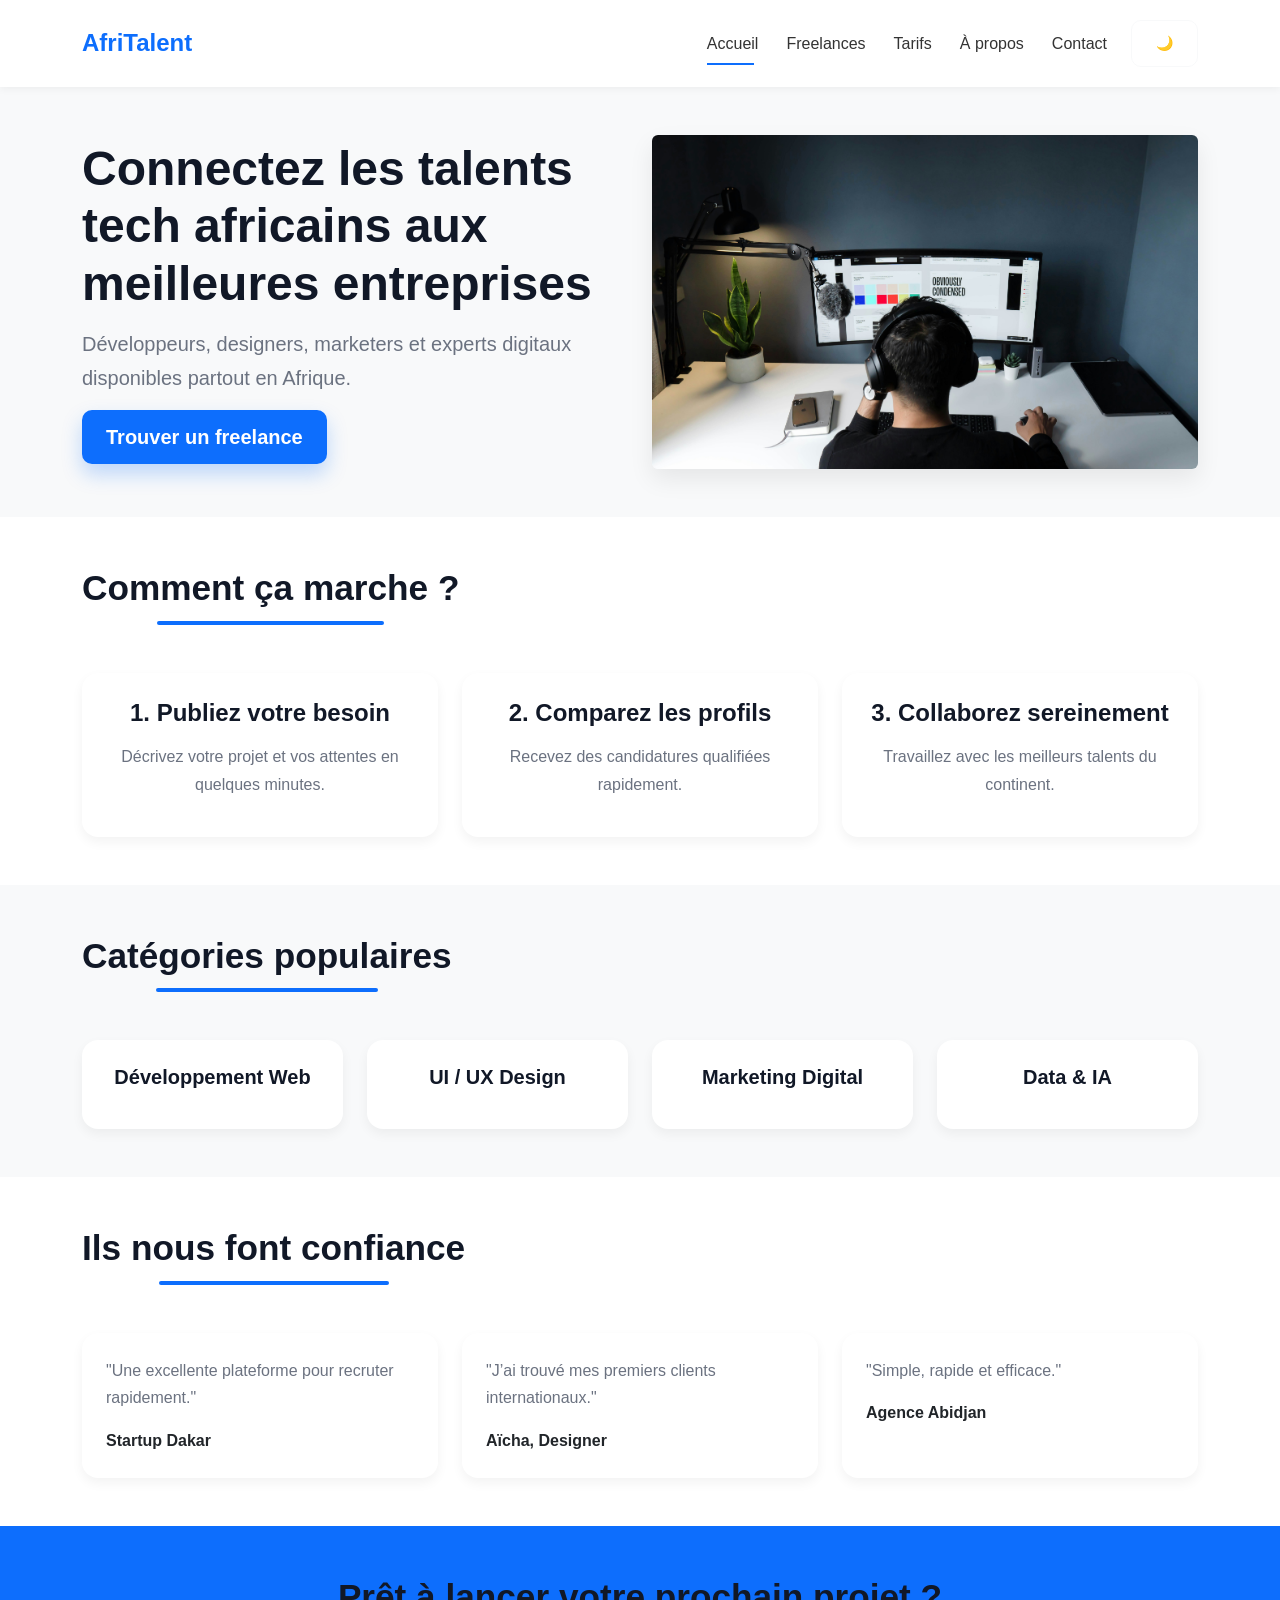
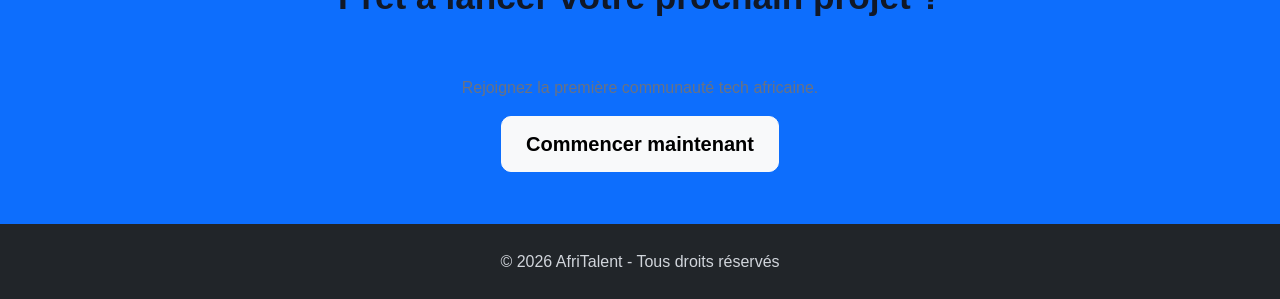
==== commit ed5b3f88: "Finalisation + commentaires" ====
--- a/index.html
+++ b/index.html
@@ -1,4 +1,4 @@
-</html><!DOCTYPE html>
+<!DOCTYPE html>
 <html lang="fr">
 <head>
   <meta charset="UTF-8">
@@ -46,7 +46,7 @@
         <a href="freelances.html" class="btn btn-primary btn-lg">Trouver un freelance</a>
       </div>
       <div class="col-md-6 text-center">
-        <img src="https://via.placeholder.com/500x350" class="img-fluid rounded" alt="Hero image">
+        <img src="images/image1.jpg" class="img-fluid rounded" alt="Hero image">
       </div>
     </div>
   </div>
--- a/css/style.css
+++ b/css/style.css
@@ -1,6 +1,3 @@
-/* =========================
-RESET
-========================= */
 
 *{
 margin:0;
@@ -14,10 +11,6 @@
 color:#222;
 background:#ffffff;
 }
-
-/* =========================
-VARIABLES
-========================= */
 
 :root{
 --primary:#0d6efd;
@@ -28,10 +21,6 @@
 --white:#ffffff;
 }
 
-/* =========================
-GLOBAL
-========================= */
-
 section{
 padding:80px 0;
 }
@@ -56,10 +45,6 @@
 display:block;
 }
 
-/* =========================
-NAVBAR
-========================= */
-
 .navbar{
 box-shadow:0 2px 8px rgba(0,0,0,0.05);
 padding:15px 0;
@@ -80,10 +65,6 @@
 .nav-link:hover{
 color:var(--primary) !important;
 }
-
-/* =========================
-BUTTONS
-========================= */
 
 .btn{
 padding:10px 22px;
@@ -104,10 +85,6 @@
 .btn-outline-primary:hover{
 transform:translateY(-2px);
 }
-
-/* =========================
-HERO
-========================= */
 
 #hero{
 background:linear-gradient(
@@ -137,10 +114,6 @@
 font-size:2rem;
 }
 
-/* =========================
-CARDS
-========================= */
-
 .card{
 border:none;
 border-radius:16px;
@@ -163,15 +136,10 @@
 padding:25px;
 }
 
-/* =========================
-SECTIONS LIGHT
-========================= */
-
 .bg-light{
 background:#f8f9fa !important;
 }
 
-/* =========================
 FOOTER
 ========================= */
 
@@ -188,10 +156,6 @@
 color:#d1d5db;
 margin-bottom:10px;
 }
-
-/* =========================
-FORM
-========================= */
 
 input,
 textarea,
@@ -208,19 +172,11 @@
 border-color:var(--primary) !important;
 }
 
-/* =========================
-ACCORDION
-========================= */
-
 .accordion-button:not(.collapsed){
 background:#eef4ff;
 color:var(--primary);
 }
 
-/* =========================
-RESPONSIVE TABLET
-========================= */
-
 @media(max-width:992px){
 
 #hero h1{
@@ -233,10 +189,6 @@
 
 }
 
-/* =========================
-RESPONSIVE MOBILE
-========================= */
-
 @media(max-width:768px){
 
 #hero h1{
@@ -260,10 +212,6 @@
 }
 
 }
-
-/* =========================
-SMALL MOBILE
-========================= */
 
 @media(max-width:576px){
 
@@ -276,17 +224,10 @@
 margin-bottom:10px;
 }
 
-}/* =========================
-SCROLL SMOOTH
-========================= */
-
+}
 html{
 scroll-behavior:smooth;
 }
-
-/* =========================
-SECTION TITLE STYLE
-========================= */
 
 section h2{
 font-size:2.2rem;
@@ -305,10 +246,6 @@
 border-radius:20px;
 }
 
-/* =========================
-NAVBAR PREMIUM
-========================= */
-
 .navbar{
 backdrop-filter:blur(10px);
 background:rgba(255,255,255,0.92) !important;
@@ -321,10 +258,6 @@
 box-shadow:0 10px 20px rgba(0,0,0,0.08);
 }
 
-/* =========================
-BUTTON PREMIUM
-========================= */
-
 .btn-primary{
 box-shadow:0 10px 20px rgba(13,110,253,0.25);
 }
@@ -334,10 +267,6 @@
 box-shadow:0 14px 30px rgba(13,110,253,0.35);
 }
 
-/* =========================
-CARD PREMIUM
-========================= */
-
 .card{
 transition:all 0.35s ease;
 }
@@ -347,10 +276,6 @@
 box-shadow:0 20px 40px rgba(0,0,0,0.12);
 }
 
-/* =========================
-ICON BOX EFFECT
-========================= */
-
 #how-it-works .col-md-3,
 #categories .col-md-4,
 #stats .col-md-3{
@@ -369,10 +294,6 @@
 transform:translateY(-6px);
 }
 
-/* =========================
-HERO FLOATING EFFECT
-========================= */
-
 #hero .btn{
 animation:floatBtn 3s ease-in-out infinite;
 }
@@ -393,10 +314,6 @@
 
 }
 
-/* =========================
-IMAGE ZOOM
-========================= */
-
 img{
 transition:0.4s;
 }
@@ -405,27 +322,15 @@
 transform:scale(1.03);
 }
 
-/* =========================
-FOOTER MODERN
-========================= */
-
 footer{
 border-top:4px solid var(--primary);
 }
-
-/* =========================
-INPUT HOVER
-========================= */
 
 input:hover,
 textarea:hover,
 select:hover{
 border-color:var(--primary) !important;
 }
-
-/* =========================
-CTA SECTION
-========================= */
 
 #cta{
 background:linear-gradient(
@@ -440,15 +345,11 @@
 color:white;
 }
 
-#cta h2::after{
+#cta h2::after {
 background:white;
 }
 
-/* =========================
-FADE IN ANIMATION
-========================= */
-
-.fade-in{
+.fade-in {
 opacity:0;
 transform:translateY(30px);
 animation:fadeUp 1s forwards;
@@ -456,20 +357,15 @@
 
 @keyframes fadeUp{
 
-to{
+to {
 opacity:1;
 transform:translateY(0);
 }
 
-}/* =========================
-   GOOGLE FONT
-========================= */
+}
 @import url('https://fonts.googleapis.com/css2?family=Poppins:wght@300;400;500;600;700&display=swap');
 
-/* =========================
-   VARIABLES
-========================= */
-:root{
+:root {
   --primary:#0d6efd;
   --primary-dark:#0b5ed7;
   --dark:#111827;
@@ -489,10 +385,7 @@
   --section-space:80px;
 }
 
-/* =========================
-   RESET
-========================= */
-*{
+* {
   margin:0;
   padding:0;
   box-sizing:border-box;
@@ -509,10 +402,7 @@
   line-height:1.7;
 }
 
-/* =========================
-   TYPOGRAPHIE
-========================= */
-h1,h2,h3,h4,h5,h6{
+h1,h2,h3,h4,h5,h6 {
   font-weight:700;
   line-height:1.3;
   margin-bottom:15px;
@@ -540,9 +430,6 @@
   transition:var(--transition);
 }
 
-/* =========================
-   LAYOUT
-========================= */
 section{
   padding:var(--section-space) 0;
 }
@@ -557,9 +444,6 @@
   display:block;
 }
 
-/* =========================
-   NAVBAR
-========================= */
 .navbar{
   padding:18px 0;
 }
@@ -574,9 +458,6 @@
   margin-left:12px;
 }
 
-/* =========================
-   BUTTONS
-========================= */
 .btn{
   padding:12px 24px;
   border-radius:var(--radius-sm);
@@ -593,9 +474,6 @@
   background:var(--primary-dark);
 }
 
-/* =========================
-   CARDS
-========================= */
 .card{
   border:none;
   border-radius:var(--radius);
@@ -607,9 +485,6 @@
   padding:25px;
 }
 
-/* =========================
-   FORMS
-========================= */
 .form-control,
 .form-select{
   padding:12px 15px;
@@ -623,9 +498,6 @@
   border-color:var(--primary);
 }
 
-/* =========================
-   HERO
-========================= */
 header{
   padding:100px 0;
 }
@@ -634,9 +506,6 @@
   font-size:1.1rem;
 }
 
-/* =========================
-   FOOTER
-========================= */
 footer{
   padding:30px 0;
 }
@@ -646,9 +515,6 @@
   margin:0;
 }
 
-/* =========================
-   UTILITAIRES
-========================= */
 .rounded-custom{
   border-radius:var(--radius);
 }
@@ -663,10 +529,7 @@
 
 .bg-light-custom{
   background:var(--light);
-}/* =========================
-   COMMIT 4
-   HERO PREMIUM
-========================= */
+}
 header{
   background:linear-gradient(135deg,#eef4ff,#ffffff);
   position:relative;
@@ -684,9 +547,6 @@
   transform:translateY(-8px);
 }
 
-/* =========================
-   NAV HOVER
-========================= */
 .nav-link{
   position:relative;
 }
@@ -707,9 +567,6 @@
   width:70%;
 }
 
-/* =========================
-   BENTO GRID
-========================= */
 .bento-grid{
   display:grid;
   grid-template-columns:repeat(4,1fr);
@@ -742,9 +599,6 @@
   box-shadow:var(--shadow);
 }
 
-/* =========================
-   CARDS HOVER
-========================= */
 .card{
   transition:var(--transition);
 }
@@ -762,9 +616,6 @@
   transform:scale(1.05);
 }
 
-/* =========================
-   CATEGORY CARDS
-========================= */
 .category-card{
   text-align:center;
   padding:35px 20px;
@@ -789,7 +640,6 @@
   color:var(--white);
 }
 
-/* =========================
    BUTTONS PREMIUM
 ========================= */
 .btn{
@@ -801,9 +651,6 @@
   box-shadow:var(--shadow-sm);
 }
 
-/* =========================
-   STATS BLOCK
-========================= */
 .stats-box{
   background:rgba(255,255,255,0.12);
   padding:25px;
@@ -811,16 +658,11 @@
   backdrop-filter:blur(6px);
 }
 
-/* =========================
-   IMAGE RADIUS
-========================= */
 .card img,
 section img{
   border-radius:16px;
-}/* =========================
-   COMMIT 5
-   RESPONSIVE TABLETTE
-========================= */
+}
+
 @media (max-width: 992px){
 
   h1{
@@ -865,9 +707,6 @@
   }
 }
 
-/* =========================
-   MOBILE
-========================= */
 @media (max-width: 768px){
 
   body{
@@ -925,9 +764,7 @@
   }
 }
 
-/* =========================
-   PETIT MOBILE
-========================= */
+
 @media (max-width: 576px){
 
   h1{
@@ -954,4 +791,74 @@
   section{
     padding:45px 0;
   }
+}
+
+
+.dark-mode {
+  background-color: #111827;
+  color: #f8f9fa;
+}
+
+.dark-mode p,
+.dark-mode li,
+.dark-mode label,
+.dark-mode small {
+  color: #d1d5db;
+}
+
+.dark-mode .bg-light {
+  background-color: #1f2937 !important;
+}
+
+.dark-mode .card {
+  background-color: #1f2937;
+  color: #f8f9fa;
+  border: 1px solid #374151;
+}
+
+.dark-mode .card p,
+.dark-mode .card h1,
+.dark-mode .card h2,
+.dark-mode .card h3,
+.dark-mode .card h4,
+.dark-mode .card h5,
+.dark-mode .card h6 {
+  color: inherit;
+}
+
+.dark-mode .navbar {
+  background-color: #000 !important;
+}
+
+.dark-mode footer {
+  background-color: #000 !important;
+}
+
+.dark-mode .form-control,
+.dark-mode .form-select {
+  background-color: #1f2937;
+  color: #f8f9fa;
+  border-color: #374151;
+}
+
+.dark-mode .form-control::placeholder {
+  color: #9ca3af;
+}
+
+.dark-mode .form-control:focus,
+.dark-mode .form-select:focus {
+  background-color: #1f2937;
+  color: #f8f9fa;
+}
+
+.dark-mode header {
+  background: linear-gradient(
+    135deg,
+    #111827,
+    #1f2937
+  ) !important;
+}
+
+.dark-mode .btn-outline-light {
+  border-color: #f8f9fa;
 }
